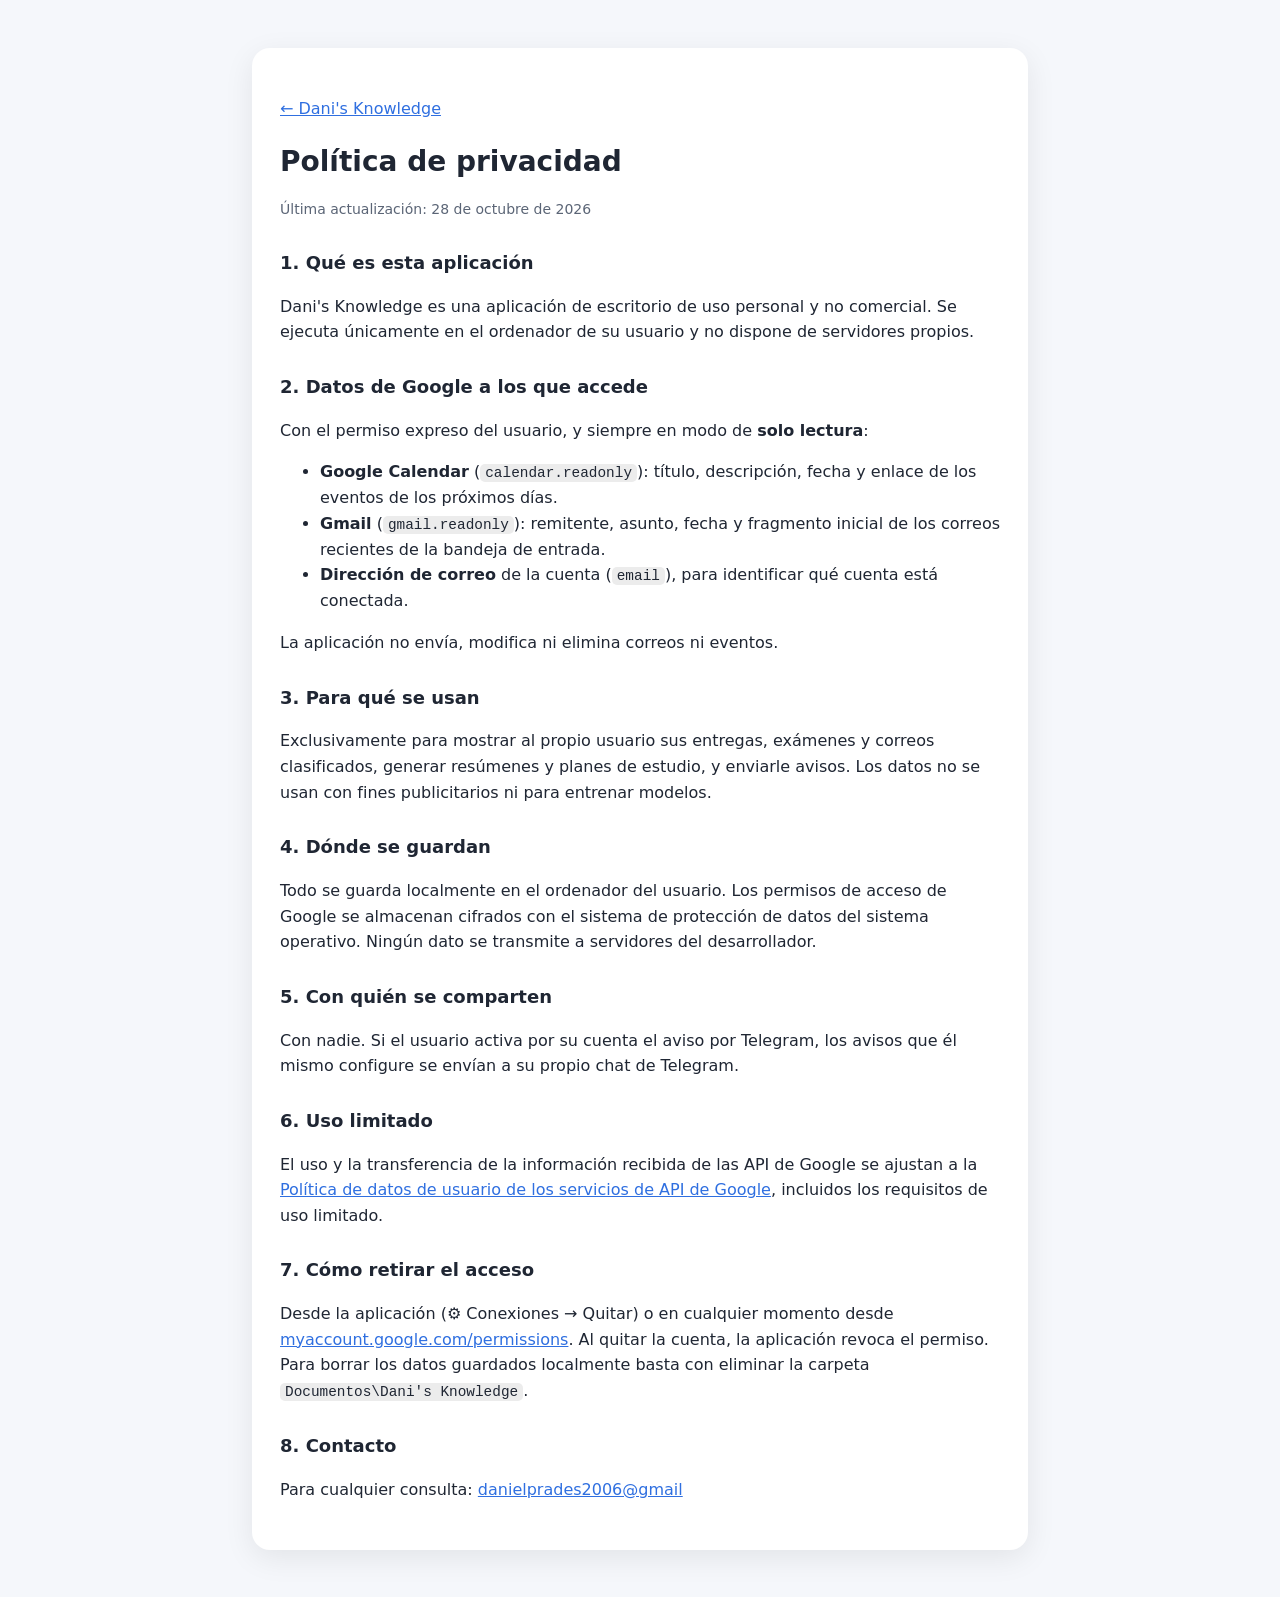
==== privacidad.html @ 86ed97c3 "Add files via upload" ====
<!doctype html>
<html lang="es">
  <head>
    <meta charset="utf-8" />
    <meta name="viewport" content="width=device-width, initial-scale=1" />
    <title>Política de privacidad · Dani's Knowledge</title>
    <link rel="stylesheet" href="estilo.css" />
  </head>
  <body>
    <main>
      <p><a href="index.html">← Dani's Knowledge</a></p>
      <h1>Política de privacidad</h1>
      <p class="muted">Última actualización: 28 de octubre de 2026</p>

      <h2>1. Qué es esta aplicación</h2>
      <p>
        Dani's Knowledge es una aplicación de escritorio de uso personal y no comercial. Se ejecuta únicamente en el ordenador
        de su usuario y no dispone de servidores propios.
      </p>

      <h2>2. Datos de Google a los que accede</h2>
      <p>Con el permiso expreso del usuario, y siempre en modo de <strong>solo lectura</strong>:</p>
      <ul>
        <li><strong>Google Calendar</strong> (<code>calendar.readonly</code>): título, descripción, fecha y enlace de los eventos de los próximos días.</li>
        <li><strong>Gmail</strong> (<code>gmail.readonly</code>): remitente, asunto, fecha y fragmento inicial de los correos recientes de la bandeja de entrada.</li>
        <li><strong>Dirección de correo</strong> de la cuenta (<code>email</code>), para identificar qué cuenta está conectada.</li>
      </ul>
      <p>La aplicación no envía, modifica ni elimina correos ni eventos.</p>

      <h2>3. Para qué se usan</h2>
      <p>
        Exclusivamente para mostrar al propio usuario sus entregas, exámenes y correos clasificados, generar resúmenes y
        planes de estudio, y enviarle avisos. Los datos no se usan con fines publicitarios ni para entrenar modelos.
      </p>

      <h2>4. Dónde se guardan</h2>
      <p>
        Todo se guarda localmente en el ordenador del usuario. Los permisos de acceso de Google se almacenan cifrados con
        el sistema de protección de datos del sistema operativo. Ningún dato se transmite a servidores del desarrollador.
      </p>

      <h2>5. Con quién se comparten</h2>
      <p>
        Con nadie. Si el usuario activa por su cuenta el aviso por Telegram, los avisos que él mismo configure se envían a su
        propio chat de Telegram.
      </p>

      <h2>6. Uso limitado</h2>
      <p>
        El uso y la transferencia de la información recibida de las API de Google se ajustan a la
        <a href="https://developers.google.com/terms/api-services-user-data-policy">Política de datos de usuario de los servicios de API de Google</a>,
        incluidos los requisitos de uso limitado.
      </p>

      <h2>7. Cómo retirar el acceso</h2>
      <p>
        Desde la aplicación (⚙ Conexiones → Quitar) o en cualquier momento desde
        <a href="https://myaccount.google.com/permissions">myaccount.google.com/permissions</a>. Al quitar la cuenta, la
        aplicación revoca el permiso. Para borrar los datos guardados localmente basta con eliminar la carpeta
        <code>Documentos\Dani's Knowledge</code>.
      </p>

      <h2>8. Contacto</h2>
      <p>Para cualquier consulta: <a href="mailto:danielprades2006@gmail.com">danielprades2006@gmail</a></p>
    </main>
  </body>
</html>
---- estilo.css ----
:root { color-scheme: light dark; --ink: #1f2633; --muted: #5b6576; --bg: #f5f7fb; --card: #ffffff; --link: #2f6fe0; }
@media (prefers-color-scheme: dark) { :root { --ink: #e8ebf1; --muted: #a3acbb; --bg: #12151b; --card: #1b2029; --link: #7aa7ff; } }
body { margin: 0; background: var(--bg); color: var(--ink); font: 16px/1.6 'Segoe UI', system-ui, -apple-system, sans-serif; }
main { max-width: 720px; margin: 48px auto; padding: 32px 28px; background: var(--card); border-radius: 18px; box-shadow: 0 8px 30px rgba(0,0,0,0.08); }
@media (max-width: 760px) { main { margin: 16px; padding: 22px 18px; } }
.logo { width: 52px; height: 52px; border-radius: 14px; display: grid; place-items: center; color: #fff; font-weight: 800; font-size: 22px; background: linear-gradient(135deg, #5b8def, #9b51e0); }
h1 { margin: 18px 0 6px; font-size: 28px; }
h2 { margin-top: 28px; font-size: 18px; }
.lead { font-size: 18px; color: var(--muted); margin-top: 0; }
.muted { color: var(--muted); font-size: 14px; }
a { color: var(--link); }
code { font-size: 0.9em; padding: 1px 5px; border-radius: 5px; background: rgba(127,127,127,0.15); }
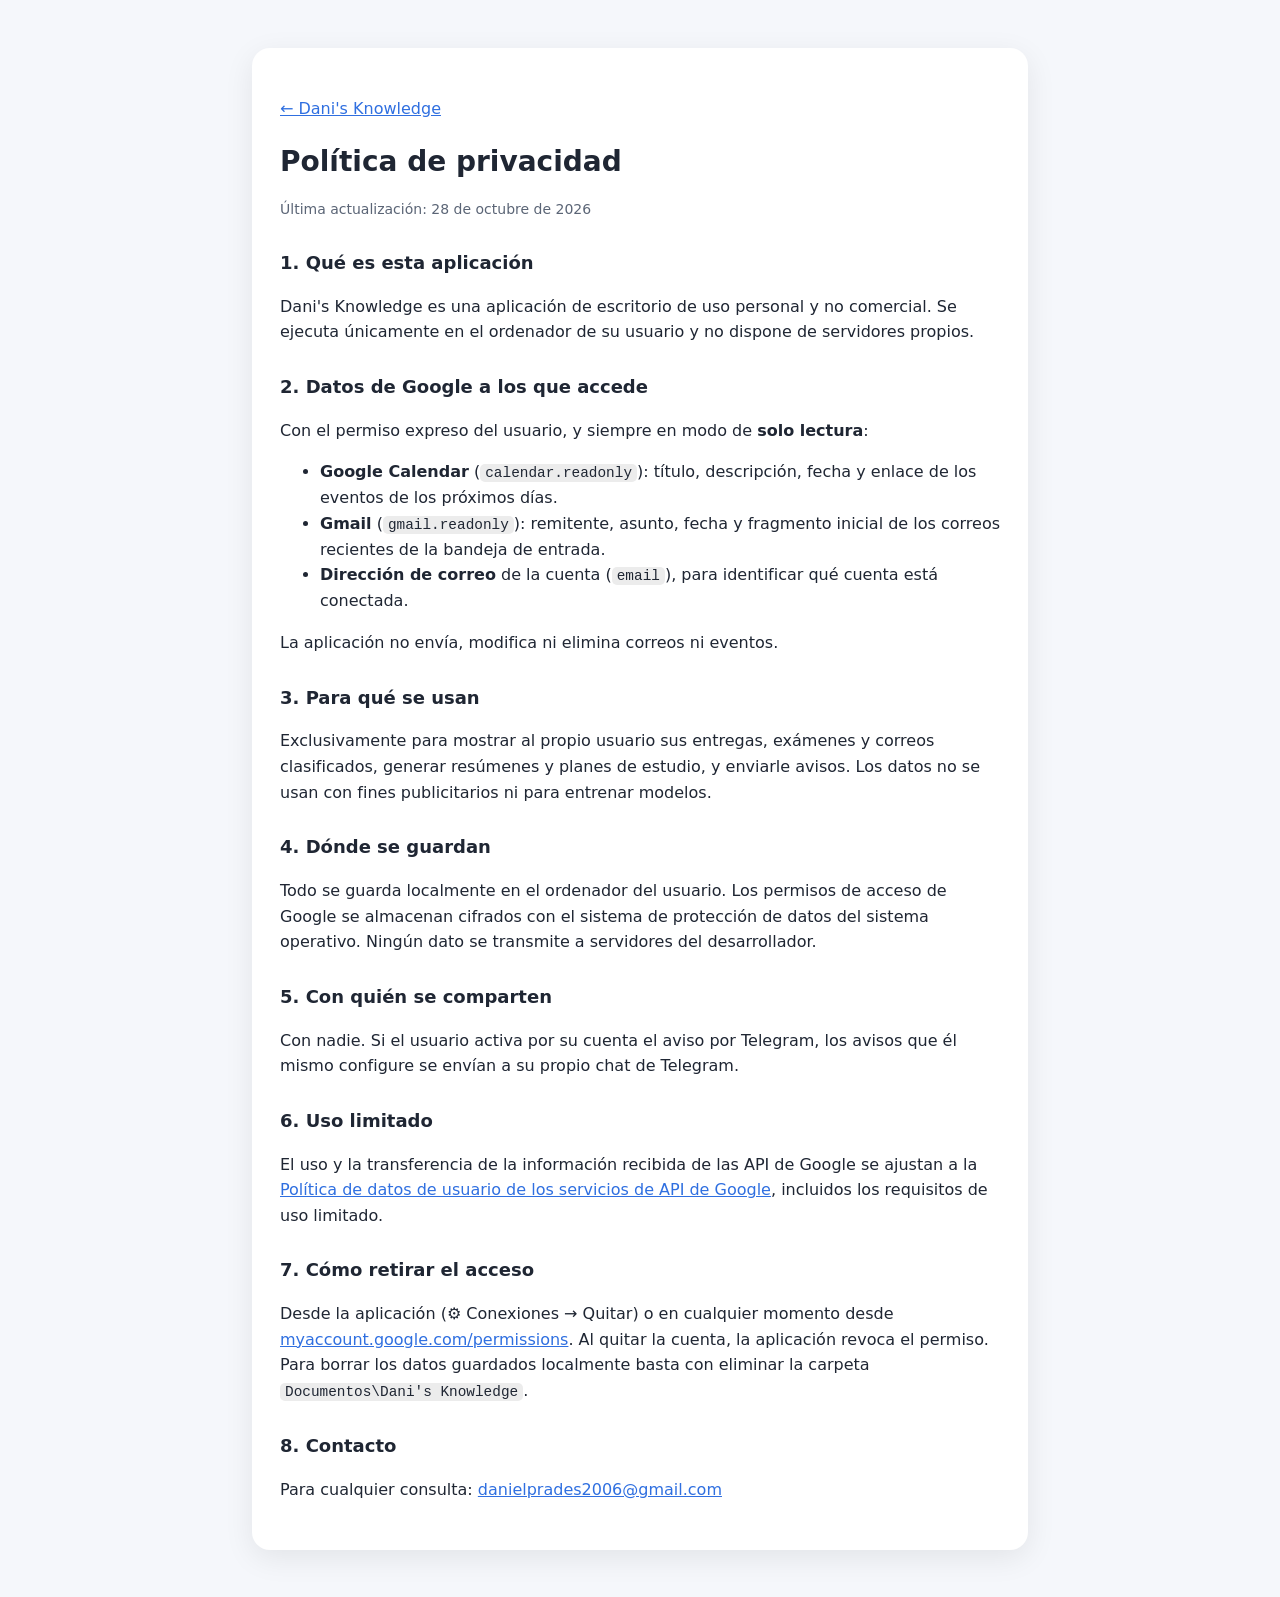
==== commit 96c3e830: "Fix email link in privacidad.html" ====
--- a/privacidad.html
+++ b/privacidad.html
@@ -61,7 +61,7 @@
       </p>
 
       <h2>8. Contacto</h2>
-      <p>Para cualquier consulta: <a href="mailto:danielprades2006@gmail.com">danielprades2006@gmail</a></p>
+      <p>Para cualquier consulta: <a href="mailto:danielprades2006@gmail.com">danielprades2006@gmail.com</a></p>
     </main>
   </body>
 </html>
